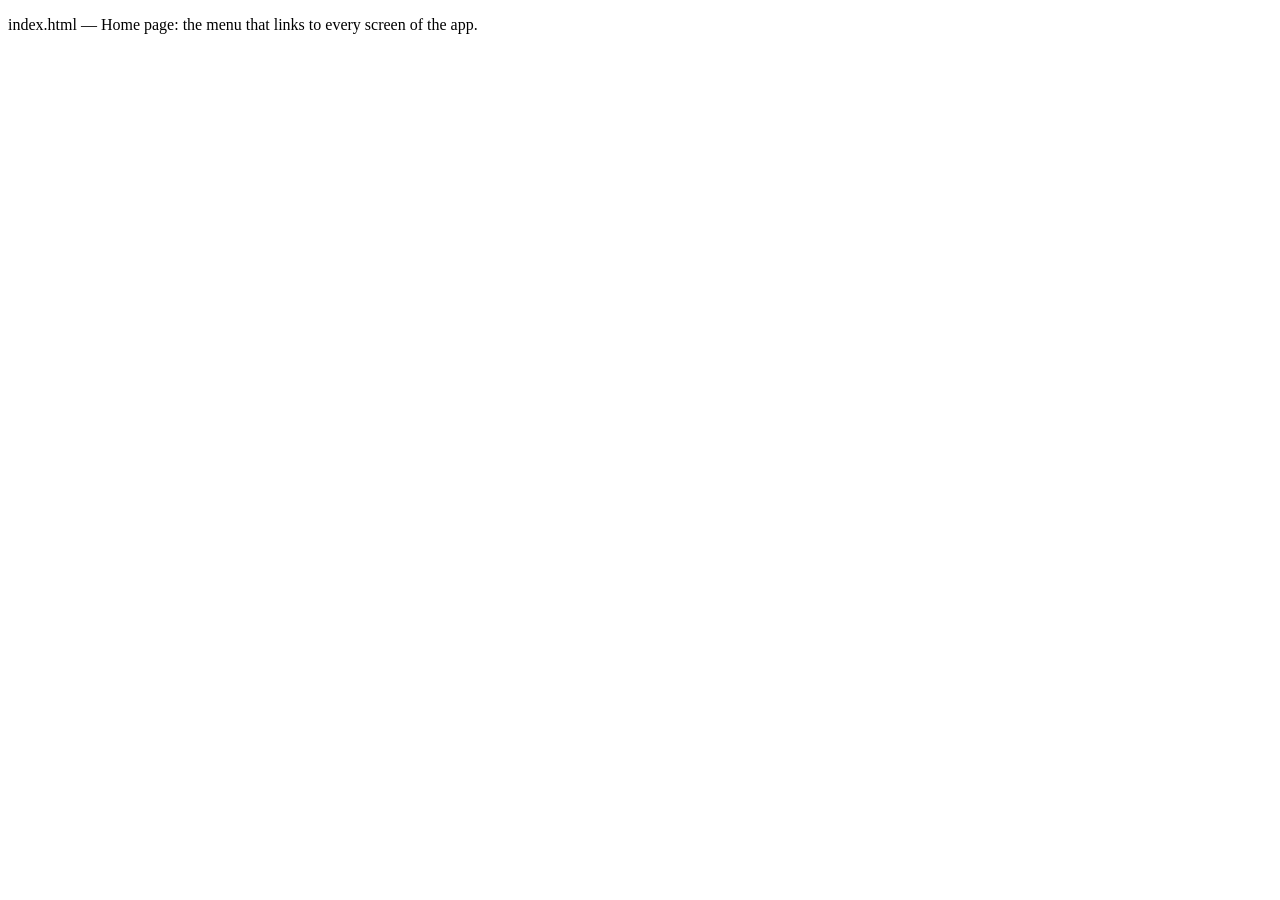
==== app/src/ui/index.html @ 6741d851 "Add ServiceDao, ReportDao and model classes, modifying some exisitng code and creating structure for" ====
<!DOCTYPE html>
<html lang="en">
<head>
<meta charset="UTF-8">
<title>index.html</title>
</head>
<body>
<p>index.html &mdash; Home page: the menu that links to every screen of the app.</p>
</body>
</html>
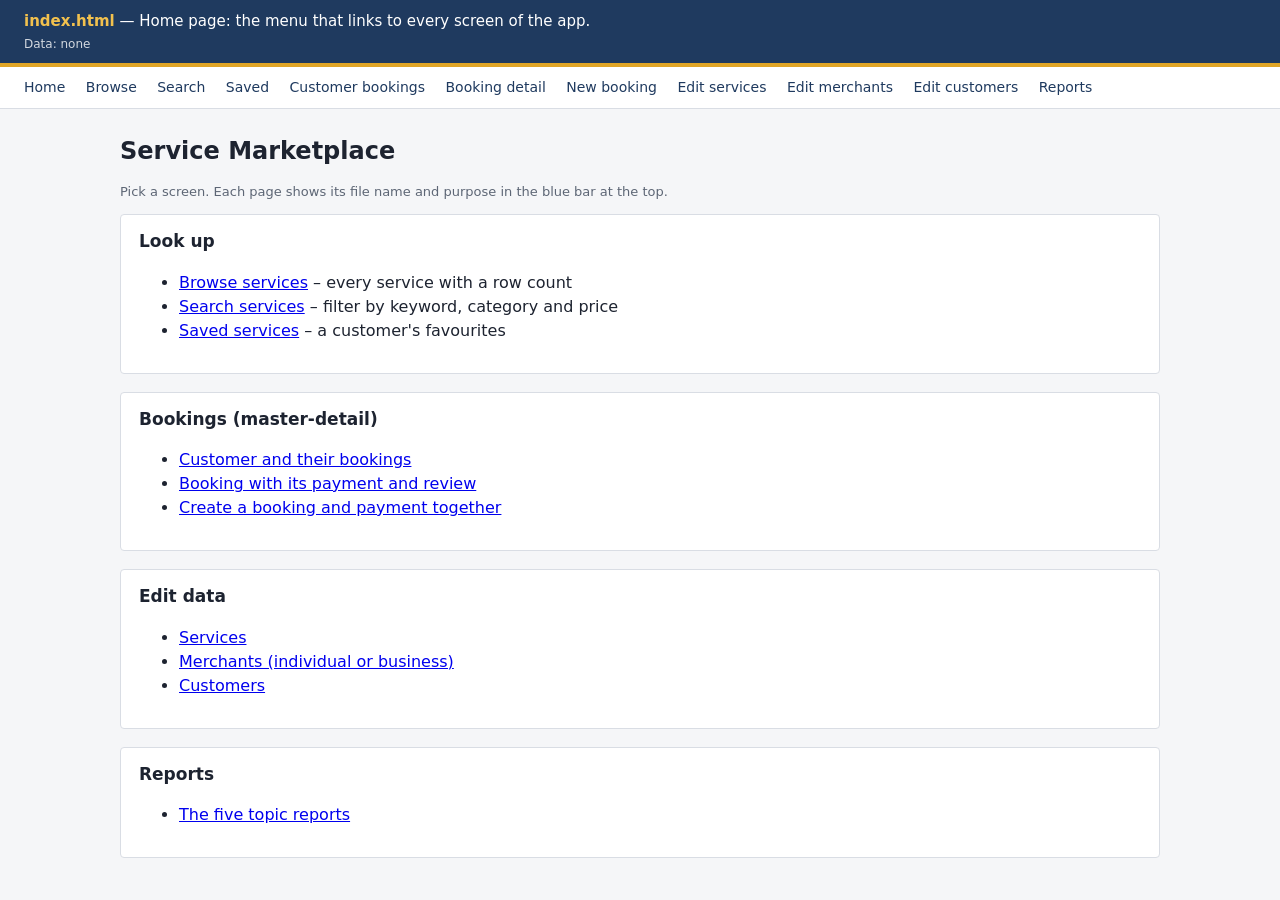
==== commit 2a5bce59: "Modifying html files" ====
--- a/app/src/ui/index.html
+++ b/app/src/ui/index.html
@@ -1,10 +1,49 @@
 <!DOCTYPE html>
-<html lang="en">
+<html lang="vi">
 <head>
 <meta charset="UTF-8">
-<title>index.html</title>
+<meta name="viewport" content="width=device-width, initial-scale=1">
+<title>Service Marketplace</title>
+<link rel="stylesheet" href="style.css">
 </head>
 <body>
-<p>index.html &mdash; Home page: the menu that links to every screen of the app.</p>
+<div class="indicator"><b>index.html</b> &mdash; Home page: the menu that links to every screen of the app.<span class="data">Data: none</span></div>
+<nav>
+<a href="index.html">Home</a>
+<a href="services-browse.html">Browse</a>
+<a href="services-search.html">Search</a>
+<a href="saved-services.html">Saved</a>
+<a href="customer-bookings.html">Customer bookings</a>
+<a href="booking-detail.html">Booking detail</a>
+<a href="booking-new.html">New booking</a>
+<a href="service-edit.html">Edit services</a>
+<a href="merchant-edit.html">Edit merchants</a>
+<a href="customer-edit.html">Edit customers</a>
+<a href="reports.html">Reports</a>
+</nav>
+<main>
+<h1>Service Marketplace</h1>
+<p class="muted">Pick a screen. Each page shows its file name and purpose in the blue bar at the top.</p>
+<section><h2>Look up</h2>
+<ul>
+<li><a href="services-browse.html">Browse services</a> &ndash; every service with a row count</li>
+<li><a href="services-search.html">Search services</a> &ndash; filter by keyword, category and price</li>
+<li><a href="saved-services.html">Saved services</a> &ndash; a customer's favourites</li>
+</ul></section>
+<section><h2>Bookings (master-detail)</h2>
+<ul>
+<li><a href="customer-bookings.html">Customer and their bookings</a></li>
+<li><a href="booking-detail.html">Booking with its payment and review</a></li>
+<li><a href="booking-new.html">Create a booking and payment together</a></li>
+</ul></section>
+<section><h2>Edit data</h2>
+<ul>
+<li><a href="service-edit.html">Services</a></li>
+<li><a href="merchant-edit.html">Merchants (individual or business)</a></li>
+<li><a href="customer-edit.html">Customers</a></li>
+</ul></section>
+<section><h2>Reports</h2>
+<ul><li><a href="reports.html">The five topic reports</a></li></ul></section>
+</main>
 </body>
 </html>
--- a/app/src/ui/style.css
+++ b/app/src/ui/style.css
@@ -0,0 +1,26 @@
+/* Shared wireframe styling: structure only, no behaviour. */
+body{font-family:system-ui,-apple-system,"Segoe UI",sans-serif;margin:0;background:#f5f6f8;color:#1d2330;line-height:1.5}
+.indicator{background:#1f3a5f;color:#fff;padding:10px 24px;font-size:15px;border-bottom:4px solid #e0a526}
+.indicator b{color:#f2c14e}
+.indicator .data{display:block;font-size:12px;opacity:.8;margin-top:2px}
+nav{background:#fff;padding:10px 24px;border-bottom:1px solid #d9dde4;font-size:14px}
+nav a{margin-right:16px;text-decoration:none;color:#1f3a5f}
+nav a:hover{text-decoration:underline}
+main{max-width:1040px;margin:24px auto;padding:0 24px}
+h1{font-size:24px;margin:0 0 4px}
+h2{font-size:17px;margin:0 0 10px}
+section,fieldset{background:#fff;border:1px solid #d9dde4;border-radius:4px;padding:14px 18px;margin:0 0 18px}
+legend{font-weight:600;padding:0 6px}
+table{width:100%;border-collapse:collapse;font-size:14px}
+th,td{border-bottom:1px solid #e8ebf0;padding:7px 8px;text-align:left}
+th{background:#eef1f6}
+label{display:block;margin:10px 0 3px;font-size:13px;font-weight:600}
+input,select,textarea{width:100%;padding:7px;box-sizing:border-box;font:inherit;border:1px solid #b9c0cc;border-radius:3px}
+input[type=checkbox],input[type=radio]{width:auto}
+.row{display:flex;gap:16px;flex-wrap:wrap}
+.row>*{flex:1;min-width:180px}
+button{padding:7px 16px;margin:12px 8px 0 0;font:inherit;cursor:pointer}
+.muted{color:#5d6675;font-size:13px}
+.count{font-weight:600;margin:0 0 8px}
+.msg{background:#fff6dd;border:1px solid #e0a526;padding:8px 12px;border-radius:3px;font-size:13px}
+.confirm{background:#fdecea;border:1px solid #d9534f;padding:10px 14px;border-radius:3px;margin-top:14px}
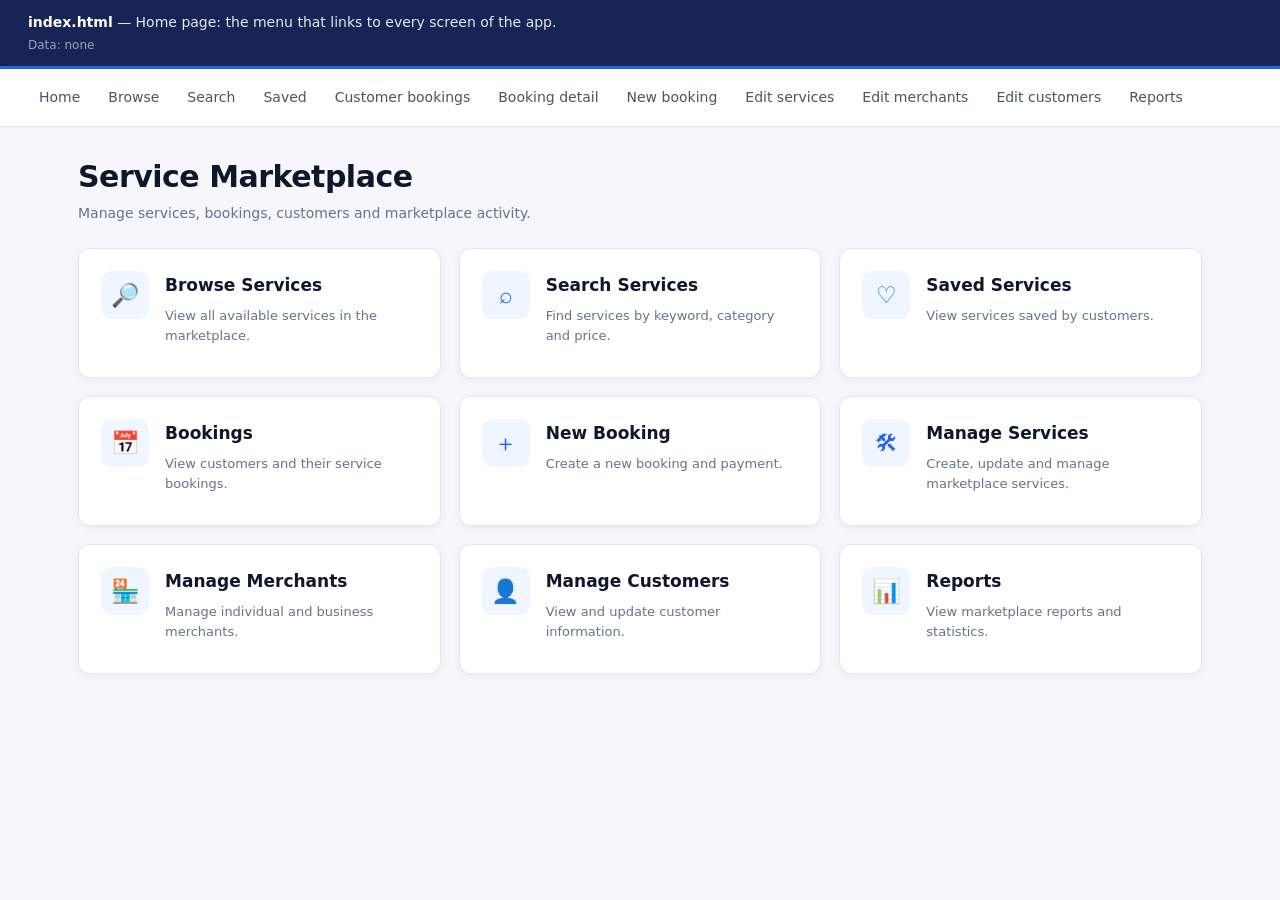
==== commit 59644335: "Improve Service Marketplace UI" ====
--- a/app/src/ui/index.html
+++ b/app/src/ui/index.html
@@ -22,28 +22,92 @@
 <a href="reports.html">Reports</a>
 </nav>
 <main>
-<h1>Service Marketplace</h1>
-<p class="muted">Pick a screen. Each page shows its file name and purpose in the blue bar at the top.</p>
-<section><h2>Look up</h2>
-<ul>
-<li><a href="services-browse.html">Browse services</a> &ndash; every service with a row count</li>
-<li><a href="services-search.html">Search services</a> &ndash; filter by keyword, category and price</li>
-<li><a href="saved-services.html">Saved services</a> &ndash; a customer's favourites</li>
-</ul></section>
-<section><h2>Bookings (master-detail)</h2>
-<ul>
-<li><a href="customer-bookings.html">Customer and their bookings</a></li>
-<li><a href="booking-detail.html">Booking with its payment and review</a></li>
-<li><a href="booking-new.html">Create a booking and payment together</a></li>
-</ul></section>
-<section><h2>Edit data</h2>
-<ul>
-<li><a href="service-edit.html">Services</a></li>
-<li><a href="merchant-edit.html">Merchants (individual or business)</a></li>
-<li><a href="customer-edit.html">Customers</a></li>
-</ul></section>
-<section><h2>Reports</h2>
-<ul><li><a href="reports.html">The five topic reports</a></li></ul></section>
+
+    <div class="page-header">
+        <div>
+            <h1>Service Marketplace</h1>
+            <p class="muted">
+                Manage services, bookings, customers and marketplace activity.
+            </p>
+        </div>
+    </div>
+
+    <div class="dashboard-grid">
+
+        <a class="dashboard-card" href="services-browse.html">
+            <div class="dashboard-icon">🔎</div>
+            <div>
+                <h2>Browse Services</h2>
+                <p>View all available services in the marketplace.</p>
+            </div>
+        </a>
+
+        <a class="dashboard-card" href="services-search.html">
+            <div class="dashboard-icon">⌕</div>
+            <div>
+                <h2>Search Services</h2>
+                <p>Find services by keyword, category and price.</p>
+            </div>
+        </a>
+
+        <a class="dashboard-card" href="saved-services.html">
+            <div class="dashboard-icon">♡</div>
+            <div>
+                <h2>Saved Services</h2>
+                <p>View services saved by customers.</p>
+            </div>
+        </a>
+
+        <a class="dashboard-card" href="customer-bookings.html">
+            <div class="dashboard-icon">📅</div>
+            <div>
+                <h2>Bookings</h2>
+                <p>View customers and their service bookings.</p>
+            </div>
+        </a>
+
+        <a class="dashboard-card" href="booking-new.html">
+            <div class="dashboard-icon">＋</div>
+            <div>
+                <h2>New Booking</h2>
+                <p>Create a new booking and payment.</p>
+            </div>
+        </a>
+
+        <a class="dashboard-card" href="service-edit.html">
+            <div class="dashboard-icon">🛠</div>
+            <div>
+                <h2>Manage Services</h2>
+                <p>Create, update and manage marketplace services.</p>
+            </div>
+        </a>
+
+        <a class="dashboard-card" href="merchant-edit.html">
+            <div class="dashboard-icon">🏪</div>
+            <div>
+                <h2>Manage Merchants</h2>
+                <p>Manage individual and business merchants.</p>
+            </div>
+        </a>
+
+        <a class="dashboard-card" href="customer-edit.html">
+            <div class="dashboard-icon">👤</div>
+            <div>
+                <h2>Manage Customers</h2>
+                <p>View and update customer information.</p>
+            </div>
+        </a>
+
+        <a class="dashboard-card" href="reports.html">
+            <div class="dashboard-icon">📊</div>
+            <div>
+                <h2>Reports</h2>
+                <p>View marketplace reports and statistics.</p>
+            </div>
+        </a>
+
+    </div>
+
 </main>
 </body>
 </html>
--- a/app/src/ui/style.css
+++ b/app/src/ui/style.css
@@ -1,26 +1,2080 @@
-/* Shared wireframe styling: structure only, no behaviour. */
-body{font-family:system-ui,-apple-system,"Segoe UI",sans-serif;margin:0;background:#f5f6f8;color:#1d2330;line-height:1.5}
-.indicator{background:#1f3a5f;color:#fff;padding:10px 24px;font-size:15px;border-bottom:4px solid #e0a526}
-.indicator b{color:#f2c14e}
-.indicator .data{display:block;font-size:12px;opacity:.8;margin-top:2px}
-nav{background:#fff;padding:10px 24px;border-bottom:1px solid #d9dde4;font-size:14px}
-nav a{margin-right:16px;text-decoration:none;color:#1f3a5f}
-nav a:hover{text-decoration:underline}
-main{max-width:1040px;margin:24px auto;padding:0 24px}
-h1{font-size:24px;margin:0 0 4px}
-h2{font-size:17px;margin:0 0 10px}
-section,fieldset{background:#fff;border:1px solid #d9dde4;border-radius:4px;padding:14px 18px;margin:0 0 18px}
-legend{font-weight:600;padding:0 6px}
-table{width:100%;border-collapse:collapse;font-size:14px}
-th,td{border-bottom:1px solid #e8ebf0;padding:7px 8px;text-align:left}
-th{background:#eef1f6}
-label{display:block;margin:10px 0 3px;font-size:13px;font-weight:600}
-input,select,textarea{width:100%;padding:7px;box-sizing:border-box;font:inherit;border:1px solid #b9c0cc;border-radius:3px}
-input[type=checkbox],input[type=radio]{width:auto}
-.row{display:flex;gap:16px;flex-wrap:wrap}
-.row>*{flex:1;min-width:180px}
-button{padding:7px 16px;margin:12px 8px 0 0;font:inherit;cursor:pointer}
-.muted{color:#5d6675;font-size:13px}
-.count{font-weight:600;margin:0 0 8px}
-.msg{background:#fff6dd;border:1px solid #e0a526;padding:8px 12px;border-radius:3px;font-size:13px}
-.confirm{background:#fdecea;border:1px solid #d9534f;padding:10px 14px;border-radius:3px;margin-top:14px}
+/* =========================================================
+   SERVICE MARKETPLACE - SHARED UI
+   ========================================================= */
+
+* {
+    box-sizing: border-box;
+}
+
+:root {
+    --primary: #2563eb;
+    --primary-dark: #1d4ed8;
+    --primary-light: #eff6ff;
+
+    --navy: #172554;
+    --text: #172033;
+    --muted: #64748b;
+
+    --background: #f5f7fb;
+    --surface: #ffffff;
+
+    --border: #e2e8f0;
+    --border-dark: #cbd5e1;
+
+    --danger: #dc2626;
+    --danger-light: #fef2f2;
+
+    --warning: #d97706;
+    --warning-light: #fffbeb;
+
+    --success: #16a34a;
+
+    --radius: 12px;
+    --shadow: 0 2px 8px rgba(15, 23, 42, 0.06);
+}
+
+
+/* =========================================================
+   BASE
+   ========================================================= */
+
+body {
+    font-family: system-ui, -apple-system, BlinkMacSystemFont,
+                 "Segoe UI", sans-serif;
+
+    margin: 0;
+    min-height: 100vh;
+
+    background: var(--background);
+    color: var(--text);
+    line-height: 1.5;
+}
+
+
+/* =========================================================
+   DEVELOPMENT INDICATOR
+   ========================================================= */
+
+.indicator {
+    background: var(--navy);
+    color: #e2e8f0;
+
+    padding: 12px 28px;
+
+    font-size: 14px;
+
+    border-bottom: 3px solid var(--primary);
+}
+
+.indicator b {
+    color: #ffffff;
+}
+
+.indicator .data {
+    display: block;
+
+    margin-top: 3px;
+
+    font-size: 12px;
+    color: #94a3b8;
+}
+
+
+/* =========================================================
+   NAVIGATION
+   ========================================================= */
+
+nav {
+    display: flex;
+    align-items: center;
+    gap: 6px;
+
+    overflow-x: auto;
+
+    background: var(--surface);
+
+    padding: 10px 28px;
+
+    border-bottom: 1px solid var(--border);
+
+    box-shadow: 0 1px 3px rgba(15, 23, 42, 0.04);
+
+    position: sticky;
+    top: 0;
+    z-index: 100;
+}
+
+nav a {
+    display: inline-block;
+
+    padding: 8px 11px;
+
+    color: #475569;
+
+    font-size: 14px;
+    font-weight: 500;
+
+    text-decoration: none;
+
+    white-space: nowrap;
+
+    border-radius: 7px;
+
+    transition: 0.2s ease;
+}
+
+nav a:hover {
+    color: var(--primary);
+
+    background: var(--primary-light);
+
+    text-decoration: none;
+}
+
+
+/* =========================================================
+   MAIN LAYOUT
+   ========================================================= */
+
+main {
+    max-width: 1180px;
+
+    margin: 32px auto;
+
+    padding: 0 28px 50px;
+}
+
+h1 {
+    margin: 0 0 8px;
+
+    font-size: 30px;
+    line-height: 1.2;
+
+    color: #0f172a;
+
+    letter-spacing: -0.5px;
+}
+
+h2 {
+    margin: 0 0 18px;
+
+    font-size: 18px;
+
+    color: #1e293b;
+}
+
+h3 {
+    color: #334155;
+}
+
+
+/* =========================================================
+   CARDS / SECTIONS
+   ========================================================= */
+
+section,
+fieldset {
+    background: var(--surface);
+
+    border: 1px solid var(--border);
+
+    border-radius: var(--radius);
+
+    padding: 22px 24px;
+
+    margin: 0 0 22px;
+
+    box-shadow: var(--shadow);
+}
+
+legend {
+    padding: 0 8px;
+
+    font-weight: 700;
+
+    color: #1e293b;
+}
+
+
+/* =========================================================
+   TABLE
+   ========================================================= */
+
+table {
+    width: 100%;
+
+    border-collapse: separate;
+    border-spacing: 0;
+
+    font-size: 14px;
+
+    overflow: hidden;
+
+    border: 1px solid var(--border);
+
+    border-radius: 9px;
+}
+
+th,
+td {
+    padding: 12px 14px;
+
+    text-align: left;
+
+    border-bottom: 1px solid var(--border);
+
+    vertical-align: middle;
+}
+
+th {
+    background: #f8fafc;
+
+    color: #475569;
+
+    font-weight: 650;
+}
+
+td {
+    background: #ffffff;
+}
+
+tr:last-child th,
+tr:last-child td {
+    border-bottom: none;
+}
+
+tbody tr:hover td {
+    background: #f8fbff;
+}
+
+
+/* =========================================================
+   FORMS
+   ========================================================= */
+
+label {
+    display: block;
+
+    margin: 12px 0 6px;
+
+    font-size: 13px;
+    font-weight: 650;
+
+    color: #334155;
+}
+
+input,
+select,
+textarea {
+    width: 100%;
+
+    padding: 10px 12px;
+
+    font: inherit;
+    font-size: 14px;
+
+    color: var(--text);
+
+    background: #ffffff;
+
+    border: 1px solid var(--border-dark);
+
+    border-radius: 8px;
+
+    outline: none;
+
+    transition: border-color 0.2s,
+                box-shadow 0.2s;
+}
+
+input:focus,
+select:focus,
+textarea:focus {
+    border-color: var(--primary);
+
+    box-shadow: 0 0 0 3px rgba(37, 99, 235, 0.12);
+}
+
+textarea {
+    resize: vertical;
+}
+
+input[type="checkbox"],
+input[type="radio"] {
+    width: auto;
+}
+
+
+/* =========================================================
+   ROW / GRID
+   ========================================================= */
+
+.row {
+    display: flex;
+
+    gap: 20px;
+
+    flex-wrap: wrap;
+}
+
+.row > * {
+    flex: 1;
+
+    min-width: 200px;
+}
+
+
+/* =========================================================
+   BUTTONS
+   ========================================================= */
+
+button {
+    padding: 10px 17px;
+
+    margin: 16px 8px 0 0;
+
+    border: none;
+
+    border-radius: 8px;
+
+    background: var(--primary);
+
+    color: #ffffff;
+
+    font: inherit;
+    font-size: 14px;
+    font-weight: 650;
+
+    cursor: pointer;
+
+    transition: background 0.2s,
+                transform 0.1s,
+                box-shadow 0.2s;
+}
+
+button:hover {
+    background: var(--primary-dark);
+
+    box-shadow: 0 4px 10px rgba(37, 99, 235, 0.18);
+}
+
+button:active {
+    transform: translateY(1px);
+}
+
+/* second button in a form = secondary action */
+button + button {
+    background: #ffffff;
+
+    color: #475569;
+
+    border: 1px solid var(--border-dark);
+}
+
+button + button:hover {
+    background: #f8fafc;
+
+    color: var(--danger);
+
+    border-color: #fca5a5;
+
+    box-shadow: none;
+}
+
+
+/* =========================================================
+   TEXT HELPERS
+   ========================================================= */
+
+.muted {
+    color: var(--muted);
+
+    font-size: 13px;
+}
+
+.count {
+    margin: 0 0 12px;
+
+    color: #334155;
+
+    font-weight: 650;
+}
+
+
+/* =========================================================
+   MESSAGES
+   ========================================================= */
+
+.msg {
+    padding: 11px 14px;
+
+    background: var(--warning-light);
+
+    border: 1px solid #fde68a;
+
+    border-radius: 8px;
+
+    color: #92400e;
+
+    font-size: 13px;
+}
+
+.confirm {
+    padding: 12px 15px;
+
+    margin-top: 16px;
+
+    background: var(--danger-light);
+
+    border: 1px solid #fecaca;
+
+    border-radius: 8px;
+
+    color: #991b1b;
+}
+
+
+/* =========================================================
+   LINKS
+   ========================================================= */
+
+main a {
+    color: var(--primary);
+
+    font-weight: 500;
+
+    text-decoration: none;
+}
+
+main a:hover {
+    text-decoration: underline;
+}
+
+
+/* =========================================================
+   RESPONSIVE
+   ========================================================= */
+
+@media (max-width: 768px) {
+
+    .indicator {
+        padding: 10px 16px;
+    }
+
+    nav {
+        padding: 8px 12px;
+    }
+
+    main {
+        margin: 22px auto;
+
+        padding: 0 14px 40px;
+    }
+
+    h1 {
+        font-size: 25px;
+    }
+
+    section,
+    fieldset {
+        padding: 17px;
+    }
+
+    .row {
+        flex-direction: column;
+
+        gap: 5px;
+    }
+
+    .row > * {
+        min-width: 100%;
+    }
+
+    table {
+        display: block;
+
+        overflow-x: auto;
+    }
+}
+/* =========================================================
+   DASHBOARD
+   ========================================================= */
+
+.page-header {
+    display: flex;
+    justify-content: space-between;
+    align-items: center;
+
+    margin-bottom: 24px;
+}
+
+.page-header .muted {
+    margin: 6px 0 0;
+    font-size: 14px;
+}
+
+.dashboard-grid {
+    display: grid;
+
+    grid-template-columns:
+        repeat(auto-fit, minmax(280px, 1fr));
+
+    gap: 18px;
+}
+
+main a.dashboard-card {
+    display: flex;
+
+    gap: 16px;
+
+    min-height: 130px;
+
+    padding: 22px;
+
+    background: #ffffff;
+
+    border: 1px solid var(--border);
+
+    border-radius: var(--radius);
+
+    box-shadow: var(--shadow);
+
+    color: var(--text);
+
+    text-decoration: none;
+
+    transition:
+        transform 0.2s ease,
+        box-shadow 0.2s ease,
+        border-color 0.2s ease;
+}
+
+main a.dashboard-card:hover {
+    transform: translateY(-3px);
+
+    border-color: #bfdbfe;
+
+    box-shadow: 0 8px 22px rgba(15, 23, 42, 0.09);
+
+    text-decoration: none;
+}
+
+.dashboard-icon {
+    display: flex;
+
+    align-items: center;
+    justify-content: center;
+
+    flex: 0 0 48px;
+
+    width: 48px;
+    height: 48px;
+
+    border-radius: 11px;
+
+    background: var(--primary-light);
+
+    color: var(--primary);
+
+    font-size: 23px;
+}
+
+.dashboard-card h2 {
+    margin: 2px 0 7px;
+
+    font-size: 17px;
+
+    color: #0f172a;
+}
+
+.dashboard-card p {
+    margin: 0;
+
+    color: var(--muted);
+
+    font-size: 13px;
+
+    line-height: 1.55;
+}
+
+@media (max-width: 600px) {
+    .dashboard-grid {
+        grid-template-columns: 1fr;
+    }
+}
+/* =========================================================
+   PAGE ACTIONS
+   ========================================================= */
+
+.action-button {
+    display: inline-flex;
+    align-items: center;
+    justify-content: center;
+
+    padding: 10px 16px;
+
+    background: var(--primary);
+    color: #ffffff !important;
+
+    border-radius: 8px;
+
+    font-size: 14px;
+    font-weight: 650;
+
+    text-decoration: none !important;
+
+    box-shadow: 0 2px 5px rgba(37, 99, 235, 0.18);
+
+    transition: 0.2s ease;
+}
+
+.action-button:hover {
+    background: var(--primary-dark);
+
+    transform: translateY(-1px);
+}
+
+
+.section-header {
+    display: flex;
+
+    align-items: center;
+    justify-content: space-between;
+
+    gap: 20px;
+
+    margin-bottom: 16px;
+}
+
+.section-header h2 {
+    margin-bottom: 3px;
+}
+
+.section-header .count {
+    margin: 0;
+
+    color: var(--muted);
+
+    font-size: 13px;
+    font-weight: 500;
+}
+
+
+.secondary-link {
+    padding: 8px 12px;
+
+    background: var(--primary-light);
+
+    border-radius: 7px;
+
+    font-size: 13px;
+    font-weight: 600;
+}
+
+
+/* =========================================================
+   DATA TABLE
+   ========================================================= */
+
+.table-wrapper {
+    width: 100%;
+
+    overflow-x: auto;
+
+    border: 1px solid var(--border);
+
+    border-radius: 10px;
+}
+
+.table-wrapper table {
+    border: none;
+
+    border-radius: 0;
+}
+
+.service-table th {
+    padding: 12px 14px;
+
+    background: #f8fafc;
+
+    color: #64748b;
+
+    font-size: 12px;
+    font-weight: 700;
+
+    text-transform: uppercase;
+
+    letter-spacing: 0.03em;
+
+    white-space: nowrap;
+}
+
+.service-table td {
+    padding: 15px 14px;
+}
+
+.service-table tbody tr {
+    transition: background 0.15s;
+}
+
+.service-table tbody tr:hover td {
+    background: #f8fbff;
+}
+
+
+.id-cell {
+    color: #64748b;
+
+    font-size: 13px;
+
+    white-space: nowrap;
+}
+
+
+.price-cell {
+    color: #0f172a;
+
+    font-weight: 650;
+
+    white-space: nowrap;
+}
+
+
+/* =========================================================
+   STATUS BADGES
+   ========================================================= */
+
+.status {
+    display: inline-flex;
+
+    align-items: center;
+
+    padding: 4px 9px;
+
+    border-radius: 999px;
+
+    font-size: 12px;
+    font-weight: 650;
+
+    white-space: nowrap;
+}
+
+.status-active {
+    background: #dcfce7;
+
+    color: #15803d;
+}
+
+.status-inactive {
+    background: #f1f5f9;
+
+    color: #64748b;
+}
+
+
+/* =========================================================
+   TABLE ACTIONS
+   ========================================================= */
+
+.table-action {
+    display: inline-block;
+
+    padding: 6px 10px;
+
+    background: var(--primary-light);
+
+    border-radius: 6px;
+
+    font-size: 13px;
+    font-weight: 650;
+
+    text-decoration: none !important;
+}
+
+.table-action:hover {
+    background: #dbeafe;
+}
+
+
+.table-note {
+    margin: 14px 0 0;
+
+    color: var(--muted);
+
+    font-size: 12px;
+}
+
+
+/* =========================================================
+   MOBILE PAGE HEADER
+   ========================================================= */
+
+@media (max-width: 600px) {
+
+    .page-header {
+        align-items: flex-start;
+
+        flex-direction: column;
+    }
+
+    .section-header {
+        align-items: flex-start;
+
+        flex-direction: column;
+    }
+}
+/* =========================================================
+   SEARCH / FILTER
+   ========================================================= */
+
+.search-grid {
+    display: grid;
+
+    grid-template-columns:
+        2fr 1.4fr 1.2fr;
+
+    gap: 20px;
+
+    align-items: end;
+}
+
+.search-grid label {
+    margin-top: 0;
+}
+
+.form-actions {
+    display: flex;
+
+    align-items: center;
+
+    gap: 8px;
+
+    margin-top: 6px;
+}
+
+.form-actions button {
+    margin-right: 0;
+}
+
+.form-actions button[type="reset"] {
+    background: #ffffff;
+
+    color: #475569;
+
+    border: 1px solid var(--border-dark);
+
+    box-shadow: none;
+}
+
+.form-actions button[type="reset"]:hover {
+    background: #f8fafc;
+
+    color: #0f172a;
+
+    border-color: #94a3b8;
+}
+
+
+/* responsive search form */
+
+@media (max-width: 850px) {
+
+    .search-grid {
+        grid-template-columns: 1fr;
+        gap: 8px;
+    }
+
+}
+/* =========================================================
+   SAVED SERVICES
+   ========================================================= */
+
+.customer-selector,
+.save-service-row {
+    display: flex;
+
+    align-items: flex-end;
+
+    gap: 14px;
+}
+
+.customer-selector > div,
+.save-service-row > div {
+    flex: 1;
+}
+
+.customer-selector label,
+.save-service-row label {
+    margin-top: 0;
+}
+
+.customer-selector button,
+.save-service-row button {
+    flex: 0 0 auto;
+
+    margin: 0;
+
+    min-height: 43px;
+}
+
+
+/* Remove / destructive action */
+
+button.danger-button {
+    margin: 0;
+
+    padding: 7px 11px;
+
+    background: var(--danger-light);
+
+    color: var(--danger);
+
+    border: 1px solid #fecaca;
+
+    border-radius: 7px;
+
+    box-shadow: none;
+
+    font-size: 13px;
+}
+
+button.danger-button:hover {
+    background: #fee2e2;
+
+    color: #b91c1c;
+
+    border-color: #fca5a5;
+
+    box-shadow: none;
+}
+
+
+/* message below save form */
+
+.save-service-row + .msg,
+form + .msg {
+    margin-top: 16px;
+}
+
+
+/* mobile */
+
+@media (max-width: 700px) {
+
+    .customer-selector,
+    .save-service-row {
+        align-items: stretch;
+
+        flex-direction: column;
+    }
+
+    .customer-selector button,
+    .save-service-row button {
+        width: 100%;
+    }
+}
+/* =========================================================
+   CUSTOMER INFORMATION
+   ========================================================= */
+
+.info-grid {
+    display: grid;
+
+    grid-template-columns:
+        repeat(4, minmax(0, 1fr));
+
+    gap: 12px;
+
+    margin-top: 22px;
+
+    padding-top: 20px;
+
+    border-top: 1px solid var(--border);
+}
+
+
+.info-item {
+    padding: 14px 16px;
+
+    background: #f8fafc;
+
+    border: 1px solid var(--border);
+
+    border-radius: 9px;
+}
+
+
+.info-label {
+    display: block;
+
+    margin-bottom: 5px;
+
+    color: var(--muted);
+
+    font-size: 12px;
+    font-weight: 600;
+}
+
+
+.info-item strong {
+    display: block;
+
+    color: #1e293b;
+
+    font-size: 14px;
+
+    overflow-wrap: anywhere;
+}
+
+
+/* =========================================================
+   BOOKING STATUS
+   ========================================================= */
+
+.status-requested {
+    background: #fff7ed;
+    color: #c2410c;
+}
+
+.status-confirmed {
+    background: #eff6ff;
+    color: #1d4ed8;
+}
+
+.status-completed {
+    background: #dcfce7;
+    color: #15803d;
+}
+
+.status-cancelled {
+    background: #fef2f2;
+    color: #dc2626;
+}
+
+
+/* =========================================================
+   RATING
+   ========================================================= */
+
+.rating {
+    display: inline-flex;
+
+    align-items: center;
+
+    gap: 4px;
+
+    padding: 4px 8px;
+
+    background: #fffbeb;
+
+    color: #b45309;
+
+    border-radius: 6px;
+
+    font-size: 13px;
+    font-weight: 700;
+}
+
+
+/* =========================================================
+   RESPONSIVE CUSTOMER INFO
+   ========================================================= */
+
+@media (max-width: 900px) {
+
+    .info-grid {
+        grid-template-columns:
+            repeat(2, minmax(0, 1fr));
+    }
+
+}
+
+
+@media (max-width: 550px) {
+
+    .info-grid {
+        grid-template-columns: 1fr;
+    }
+
+}
+/* =========================================================
+   BOOKING DETAIL
+   ========================================================= */
+
+.booking-info-grid {
+    margin-top: 0;
+
+    padding-top: 0;
+
+    border-top: none;
+}
+
+
+.booking-note {
+    margin-top: 14px;
+
+    padding: 14px 16px;
+
+    background: #f8fafc;
+
+    border: 1px solid var(--border);
+
+    border-radius: 9px;
+}
+
+
+.booking-note p {
+    margin: 4px 0 0;
+
+    color: #334155;
+
+    font-size: 14px;
+}
+
+
+.status-update {
+    display: flex;
+
+    align-items: flex-end;
+
+    gap: 14px;
+
+    margin-top: 18px;
+
+    padding-top: 18px;
+
+    border-top: 1px solid var(--border);
+}
+
+
+.status-update > div {
+    flex: 1;
+
+    max-width: 420px;
+}
+
+
+.status-update label {
+    margin-top: 0;
+}
+
+
+.status-update button {
+    margin: 0;
+
+    min-height: 43px;
+}
+
+
+/* =========================================================
+   REVIEW
+   ========================================================= */
+
+.review-grid {
+    display: grid;
+
+    grid-template-columns: 160px 1fr;
+
+    gap: 20px;
+}
+
+
+.review-grid label {
+    margin-top: 0;
+}
+
+
+.review-grid textarea {
+    min-height: 82px;
+}
+
+
+/* =========================================================
+   BOOKING RESPONSIVE
+   ========================================================= */
+
+@media (max-width: 700px) {
+
+    .status-update {
+        align-items: stretch;
+
+        flex-direction: column;
+    }
+
+    .status-update > div {
+        max-width: none;
+    }
+
+    .status-update button {
+        width: 100%;
+    }
+
+
+    .review-grid {
+        grid-template-columns: 1fr;
+    }
+
+}
+/* =========================================================
+   NEW BOOKING
+   ========================================================= */
+
+.form-grid {
+    display: grid;
+
+    grid-template-columns:
+        repeat(2, minmax(0, 1fr));
+
+    gap: 18px 22px;
+}
+
+.form-grid label,
+.payment-grid label,
+.full-field label {
+    margin-top: 0;
+}
+
+
+.full-field {
+    margin-top: 18px;
+}
+
+
+.payment-grid {
+    display: grid;
+
+    grid-template-columns:
+        repeat(3, minmax(0, 1fr));
+
+    gap: 20px;
+}
+
+
+/* Step indicator */
+
+.step-badge {
+    display: inline-flex;
+
+    align-items: center;
+    justify-content: center;
+
+    padding: 5px 10px;
+
+    background: var(--primary-light);
+
+    color: var(--primary);
+
+    border-radius: 999px;
+
+    font-size: 12px;
+    font-weight: 700;
+}
+
+
+/* Transaction explanation */
+
+.transaction-info {
+    display: flex;
+
+    align-items: flex-start;
+
+    gap: 12px;
+
+    margin-bottom: 20px;
+
+    padding: 14px 16px;
+
+    background: #f0fdf4;
+
+    border: 1px solid #bbf7d0;
+
+    border-radius: 10px;
+}
+
+
+.transaction-icon {
+    display: flex;
+
+    align-items: center;
+    justify-content: center;
+
+    flex: 0 0 30px;
+
+    width: 30px;
+    height: 30px;
+
+    background: #dcfce7;
+
+    color: #15803d;
+
+    border-radius: 50%;
+
+    font-weight: 800;
+}
+
+
+.transaction-info strong {
+    color: #166534;
+
+    font-size: 14px;
+}
+
+
+.transaction-info p {
+    margin: 3px 0 0;
+
+    color: #4b6354;
+
+    font-size: 13px;
+}
+
+
+/* Final actions */
+
+.create-actions {
+    display: flex;
+
+    gap: 8px;
+
+    margin-bottom: 18px;
+}
+
+
+.create-actions button {
+    margin: 0;
+}
+
+
+.create-actions button[type="reset"] {
+    background: #ffffff;
+
+    color: #475569;
+
+    border: 1px solid var(--border-dark);
+
+    box-shadow: none;
+}
+
+
+.create-actions button[type="reset"]:hover {
+    background: #f8fafc;
+
+    color: #0f172a;
+
+    border-color: #94a3b8;
+}
+
+
+/* Responsive */
+
+@media (max-width: 800px) {
+
+    .form-grid,
+    .payment-grid {
+        grid-template-columns: 1fr;
+    }
+
+}
+
+
+@media (max-width: 550px) {
+
+    .create-actions {
+        flex-direction: column;
+    }
+
+    .create-actions button {
+        width: 100%;
+    }
+
+}
+/* =========================================================
+   SERVICE MANAGEMENT
+   ========================================================= */
+
+.service-meta-grid {
+    display: grid;
+
+    grid-template-columns:
+        repeat(3, minmax(0, 1fr));
+
+    gap: 20px;
+
+    margin-top: 18px;
+}
+
+
+.service-meta-grid label {
+    margin-top: 0;
+}
+
+
+/* Select record */
+
+button.select-button {
+    margin: 0;
+
+    padding: 7px 12px;
+
+    background: var(--primary-light);
+
+    color: var(--primary);
+
+    border: 1px solid transparent;
+
+    box-shadow: none;
+
+    font-size: 13px;
+}
+
+
+button.select-button:hover {
+    background: #dbeafe;
+
+    box-shadow: none;
+}
+
+
+/* =========================================================
+   CHECKBOX
+   ========================================================= */
+
+.checkbox-card {
+    display: flex;
+
+    align-items: center;
+
+    gap: 10px;
+
+    min-height: 43px;
+
+    margin: 0;
+
+    padding: 10px 12px;
+
+    background: #f8fafc;
+
+    border: 1px solid var(--border-dark);
+
+    border-radius: 8px;
+
+    cursor: pointer;
+}
+
+
+.checkbox-card input {
+    width: 17px;
+    height: 17px;
+
+    margin: 0;
+
+    accent-color: var(--primary);
+}
+
+
+.checkbox-card span {
+    color: #334155;
+
+    font-size: 14px;
+    font-weight: 500;
+}
+
+
+/* =========================================================
+   CRUD ACTIONS
+   ========================================================= */
+
+.management-actions {
+    display: flex;
+
+    align-items: center;
+    justify-content: space-between;
+
+    gap: 20px;
+
+    margin-top: 24px;
+
+    padding-top: 20px;
+
+    border-top: 1px solid var(--border);
+}
+
+
+.primary-actions,
+.secondary-actions {
+    display: flex;
+
+    align-items: center;
+
+    gap: 8px;
+}
+
+
+.management-actions button {
+    margin: 0;
+}
+
+
+button.update-button {
+    background: #ffffff;
+
+    color: var(--primary);
+
+    border: 1px solid #bfdbfe;
+
+    box-shadow: none;
+}
+
+
+button.update-button:hover {
+    background: var(--primary-light);
+
+    box-shadow: none;
+}
+
+
+button.clear-button {
+    background: #ffffff;
+
+    color: #475569;
+
+    border: 1px solid var(--border-dark);
+
+    box-shadow: none;
+}
+
+
+button.clear-button:hover {
+    background: #f8fafc;
+
+    color: #0f172a;
+
+    border-color: #94a3b8;
+
+    box-shadow: none;
+}
+
+
+/* =========================================================
+   DELETE CONFIRMATION
+   ========================================================= */
+
+.delete-confirmation {
+    display: flex;
+
+    align-items: flex-start;
+
+    gap: 14px;
+
+    margin-bottom: 18px;
+
+    padding: 18px;
+
+    background: var(--danger-light);
+
+    border: 1px solid #fecaca;
+
+    border-radius: 10px;
+}
+
+
+.delete-icon {
+    display: flex;
+
+    align-items: center;
+    justify-content: center;
+
+    flex: 0 0 34px;
+
+    width: 34px;
+    height: 34px;
+
+    background: #fee2e2;
+
+    color: #dc2626;
+
+    border-radius: 50%;
+
+    font-size: 18px;
+    font-weight: 800;
+}
+
+
+.delete-content {
+    flex: 1;
+}
+
+
+.delete-content > strong {
+    color: #991b1b;
+
+    font-size: 14px;
+}
+
+
+.delete-content p {
+    margin: 4px 0 12px;
+
+    color: #7f1d1d;
+
+    font-size: 13px;
+}
+
+
+.delete-actions {
+    display: flex;
+
+    gap: 8px;
+}
+
+
+.delete-actions button {
+    margin: 0;
+}
+
+
+button.danger-solid {
+    background: var(--danger);
+
+    color: #ffffff;
+
+    border: 1px solid var(--danger);
+
+    box-shadow: none;
+}
+
+
+button.danger-solid:hover {
+    background: #b91c1c;
+
+    border-color: #b91c1c;
+
+    box-shadow: none;
+}
+
+
+/* =========================================================
+   MANAGEMENT RESPONSIVE
+   ========================================================= */
+
+@media (max-width: 800px) {
+
+    .service-meta-grid {
+        grid-template-columns: 1fr;
+    }
+
+
+    .management-actions {
+        align-items: stretch;
+
+        flex-direction: column;
+    }
+
+
+    .primary-actions,
+    .secondary-actions {
+        width: 100%;
+    }
+
+}
+
+
+@media (max-width: 550px) {
+
+    .primary-actions,
+    .secondary-actions,
+    .delete-actions {
+        flex-direction: column;
+    }
+
+
+    .primary-actions button,
+    .secondary-actions button,
+    .delete-actions button {
+        width: 100%;
+    }
+
+}
+/* =========================================================
+   MERCHANT MANAGEMENT
+   ========================================================= */
+
+.merchant-basic-grid {
+    display: grid;
+
+    grid-template-columns:
+        1.5fr 1.5fr 1fr;
+
+    gap: 20px;
+}
+
+
+.merchant-basic-grid label {
+    margin-top: 0;
+}
+
+
+/* Merchant type */
+
+.merchant-type {
+    margin-top: 22px;
+
+    padding-top: 20px;
+
+    border-top: 1px solid var(--border);
+}
+
+
+.field-title {
+    display: block;
+
+    color: #334155;
+
+    font-size: 13px;
+    font-weight: 700;
+}
+
+
+.merchant-type > .muted {
+    margin: 3px 0 12px;
+}
+
+
+.type-options {
+    display: grid;
+
+    grid-template-columns:
+        repeat(2, minmax(0, 1fr));
+
+    gap: 12px;
+
+    max-width: 600px;
+}
+
+
+.type-card {
+    display: flex;
+
+    align-items: center;
+
+    gap: 12px;
+
+    margin: 0;
+
+    padding: 14px;
+
+    background: #f8fafc;
+
+    border: 1px solid var(--border);
+
+    border-radius: 9px;
+
+    cursor: pointer;
+
+    transition: 0.2s ease;
+}
+
+
+.type-card:hover {
+    border-color: #bfdbfe;
+
+    background: var(--primary-light);
+}
+
+
+.type-card input {
+    width: 17px;
+    height: 17px;
+
+    margin: 0;
+
+    accent-color: var(--primary);
+}
+
+
+.type-card span {
+    display: flex;
+
+    flex-direction: column;
+}
+
+
+.type-card strong {
+    color: #1e293b;
+
+    font-size: 14px;
+}
+
+
+.type-card small {
+    margin-top: 2px;
+
+    color: var(--muted);
+
+    font-size: 12px;
+}
+
+
+/* Individual / Business labels */
+
+.type-label {
+    display: inline-flex;
+
+    padding: 5px 10px;
+
+    background: #eff6ff;
+
+    color: #1d4ed8;
+
+    border-radius: 999px;
+
+    font-size: 12px;
+    font-weight: 700;
+}
+
+
+.type-label.business {
+    background: #f5f3ff;
+
+    color: #7c3aed;
+}
+
+
+/* Verification button */
+
+button.verify-button {
+    background: #f8fafc;
+
+    color: #334155;
+
+    border: 1px solid var(--border-dark);
+
+    box-shadow: none;
+}
+
+
+button.verify-button:hover {
+    background: #f1f5f9;
+
+    color: var(--primary);
+
+    box-shadow: none;
+}
+
+
+/* Action section */
+
+section.action-section {
+    padding: 4px 0;
+
+    background: transparent;
+
+    border: none;
+
+    box-shadow: none;
+}
+
+
+.action-section .management-actions {
+    margin-top: 0;
+
+    padding-top: 0;
+
+    border-top: none;
+}
+
+
+/* =========================================================
+   MERCHANT RESPONSIVE
+   ========================================================= */
+
+@media (max-width: 900px) {
+
+    .merchant-basic-grid {
+        grid-template-columns: 1fr;
+    }
+
+
+    .merchant-actions .primary-actions {
+        flex-wrap: wrap;
+    }
+
+}
+
+
+@media (max-width: 600px) {
+
+    .type-options {
+        grid-template-columns: 1fr;
+    }
+
+
+    .merchant-actions .primary-actions {
+        flex-direction: column;
+    }
+
+
+    .merchant-actions button {
+        width: 100%;
+    }
+
+}
+/* =========================================================
+   CUSTOMER MANAGEMENT
+   ========================================================= */
+
+.customer-account-grid {
+    margin-top: 18px;
+}
+
+
+.field-help {
+    margin: 6px 0 0;
+
+    color: var(--muted);
+
+    font-size: 12px;
+}
+/* =========================================================
+   REPORTS
+   ========================================================= */
+
+.report-card {
+    position: relative;
+}
+
+
+.report-heading {
+    display: flex;
+
+    align-items: flex-start;
+
+    gap: 14px;
+
+    margin-bottom: 20px;
+}
+
+
+.report-number {
+    display: flex;
+
+    align-items: center;
+    justify-content: center;
+
+    flex: 0 0 38px;
+
+    width: 38px;
+    height: 38px;
+
+    background: var(--primary-light);
+
+    color: var(--primary);
+
+    border-radius: 9px;
+
+    font-size: 15px;
+    font-weight: 800;
+}
+
+
+.report-heading h2 {
+    margin: 0 0 3px;
+}
+
+
+.report-heading .muted {
+    margin: 0;
+}
+
+
+/* Report filters */
+
+.report-filter {
+    display: flex;
+
+    align-items: flex-end;
+
+    gap: 12px;
+
+    max-width: 650px;
+
+    margin-bottom: 20px;
+}
+
+
+.report-filter > div {
+    flex: 1;
+}
+
+
+.report-filter label {
+    margin-top: 0;
+}
+
+
+.report-filter button {
+    flex: 0 0 auto;
+
+    margin: 0;
+
+    min-height: 43px;
+}
+
+
+.report-run-only {
+    margin-bottom: 20px;
+}
+
+
+.report-run-only button {
+    margin: 0;
+}
+
+
+/* Result */
+
+.report-table {
+    margin-top: 4px;
+}
+
+
+.empty-result {
+    padding: 30px !important;
+
+    text-align: center !important;
+
+    color: var(--muted);
+
+    background: #fafafa !important;
+}
+
+
+.empty-result span {
+    display: block;
+
+    margin-top: 4px;
+
+    font-size: 12px;
+
+    color: #94a3b8;
+}
+
+
+/* Responsive reports */
+
+@media (max-width: 650px) {
+
+    .report-filter {
+        align-items: stretch;
+
+        flex-direction: column;
+
+        max-width: none;
+    }
+
+
+    .report-filter button {
+        width: 100%;
+    }
+
+}
